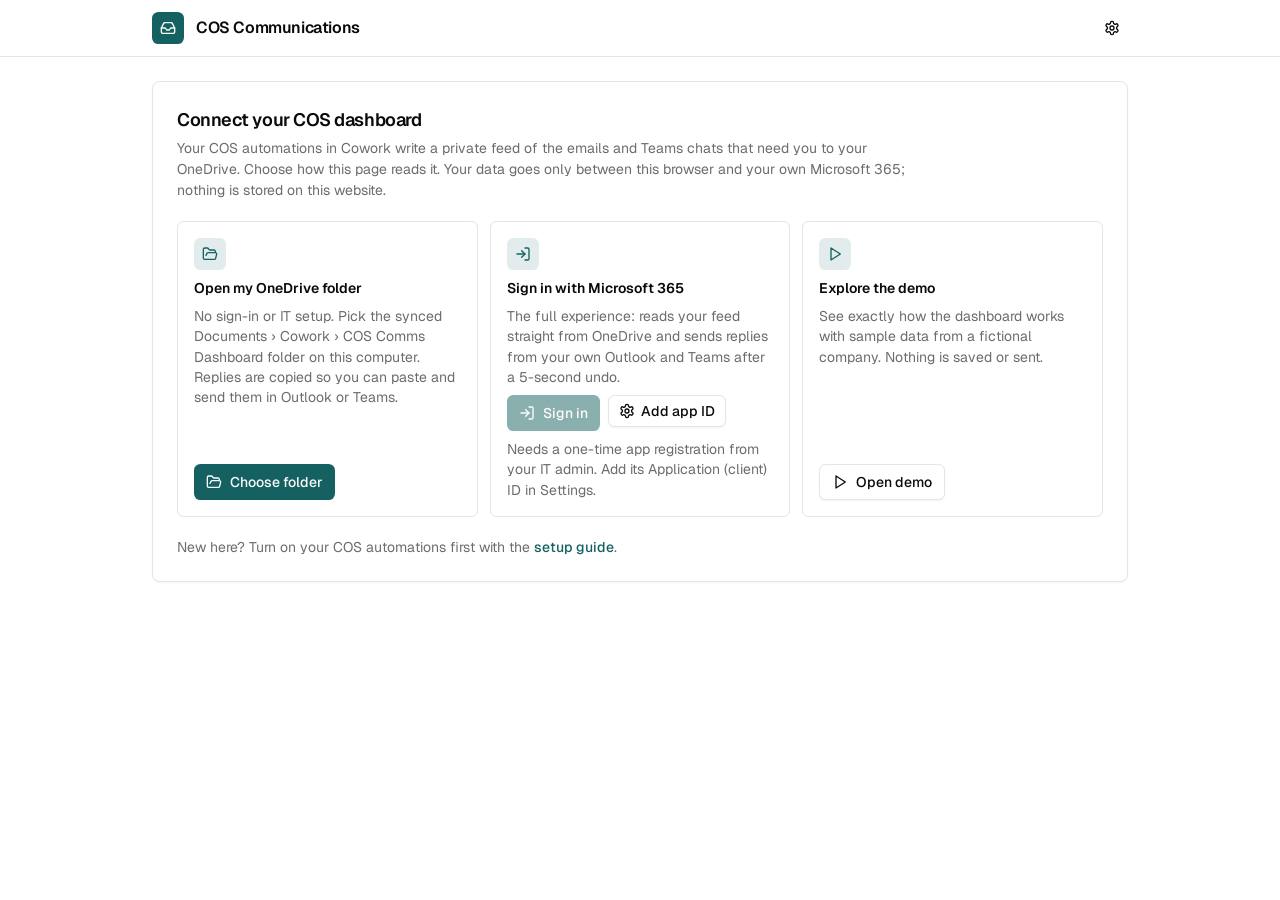
==== index.html @ d3bfd903 "Publish the Chief of Staff Dashboard kit The COS Communications Dashboard (demo, OneDrive folder and" ====
<!doctype html>
<html lang="en">
  <head>
    <meta charset="UTF-8" />
    <meta name="viewport" content="width=device-width, initial-scale=1.0" />
    <meta name="color-scheme" content="light dark" />
    <meta name="referrer" content="no-referrer" />
    <meta name="description" content="A private Chief of Staff dashboard for the emails and Teams chats that need you, with researched draft replies and your own task list." />
    <title>COS Communications</title>
    <link
      rel="icon"
      href="data:image/svg+xml,%3Csvg xmlns='http://www.w3.org/2000/svg' viewBox='0 0 32 32'%3E%3Crect width='32' height='32' rx='6' fill='%23235e62'/%3E%3Cg transform='translate(8 8)' fill='none' stroke='white' stroke-width='2' stroke-linecap='round' stroke-linejoin='round'%3E%3Cpolyline points='16 8 11 8 9.5 10 6.5 10 5 8 0 8' transform='scale(.666)' /%3E%3Cpath d='M3.6 3.4 0 8v4a1.3 1.3 0 0 0 1.3 1.3h13.4A1.3 1.3 0 0 0 16 12V8l-3.6-4.6A1.3 1.3 0 0 0 11.2 2.7H4.8a1.3 1.3 0 0 0-1.2.7z'/%3E%3C/g%3E%3C/svg%3E"
    />
    <link rel="preconnect" href="https://fonts.googleapis.com" />
    <link rel="preconnect" href="https://fonts.gstatic.com" crossorigin />
    <!-- Loaded without blocking the page, so a slow or blocked font server never delays the dashboard. -->
    <link rel="stylesheet" href="https://fonts.googleapis.com/css2?family=Geist:wght@100..900&display=swap" media="print" onload="this.media='all'" />
    <link rel="stylesheet" href="assets/styles.css" />
  </head>
  <body>
    <div class="app-root">
      <a class="skip-link" href="#feed">Skip to messages</a>
      <header class="app-header">
        <div class="app-header-inner">
          <span class="app-logo" aria-hidden="true">
            <svg class="lucide" viewBox="0 0 24 24" fill="none" stroke="currentColor" stroke-width="2" stroke-linecap="round" stroke-linejoin="round" aria-hidden="true" focusable="false">
              <polyline points="22 12 16 12 14 15 10 15 8 12 2 12" />
              <path d="M5.45 5.11 2 12v6a2 2 0 0 0 2 2h16a2 2 0 0 0 2-2v-6l-3.45-6.89A2 2 0 0 0 16.76 4H7.24a2 2 0 0 0-1.79 1.11z" />
            </svg>
          </span>
          <span class="app-title" id="appTitle">COS Communications</span>
          <div class="header-slot" id="headerSlot"></div>
        </div>
      </header>
      <main id="main">
        <noscript>
          <div class="page"><p>This dashboard needs JavaScript turned on.</p></div>
        </noscript>
      </main>
    </div>
    <div class="toaster" id="toaster" aria-live="polite"></div>

    <script src="config.js"></script>
    <script src="assets/core.js"></script>
    <script src="assets/demo-data.js"></script>
    <script src="assets/app.js"></script>
  </body>
</html>
---- assets/styles.css ----
/*
 * COS Communications Dashboard - styles.
 *
 * Matches the original COS Communications Dashboard app: the same design
 * tokens (teal primary, Geist type, 0.5rem radius), the same card, badge,
 * button and timeline styling, light and dark.
 */

/* ------------------------------------------------------------------ tokens */
:root {
  --background: oklch(1 0 0);
  --foreground: oklch(0.145 0 0);
  --card: oklch(1 0 0);
  --card-foreground: oklch(0.145 0 0);
  --popover: oklch(1 0 0);
  --popover-foreground: oklch(0.145 0 0);
  --primary: oklch(0.45 0.07 195);
  --primary-foreground: oklch(0.99 0 0);
  --secondary: oklch(0.97 0 0);
  --secondary-foreground: oklch(0.205 0 0);
  --muted: oklch(0.97 0 0);
  --muted-foreground: oklch(0.53 0 0);
  --accent: oklch(0.97 0 0);
  --accent-foreground: oklch(0.205 0 0);
  --destructive: oklch(0.577 0.245 27.325);
  --border: oklch(0.922 0 0);
  --input: oklch(0.922 0 0);
  --ring: oklch(0.45 0.07 195);
  --radius: 0.5rem;

  --radius-sm: calc(var(--radius) * 0.6);
  --radius-md: calc(var(--radius) * 0.8);
  --radius-lg: var(--radius);

  --shadow-xs: 0 1px 2px 0 rgb(0 0 0 / 0.05);
  --shadow-lg: 0 10px 15px -3px rgb(0 0 0 / 0.1), 0 4px 6px -4px rgb(0 0 0 / 0.1);

  /* Tailwind palette steps used by the status / priority tones. */
  --green-100: oklch(96.2% 0.044 156.743);
  --green-200: oklch(92.5% 0.084 155.995);
  --green-300: oklch(87.1% 0.15 154.449);
  --green-400: oklch(79.2% 0.209 151.711);
  --green-700: oklch(52.7% 0.154 150.069);
  --green-800: oklch(44.8% 0.119 151.328);
  --green-950: oklch(26.6% 0.065 152.934);
  --amber-50: oklch(98.7% 0.022 95.277);
  --amber-100: oklch(96.2% 0.059 95.617);
  --amber-200: oklch(92.4% 0.12 95.746);
  --amber-300: oklch(87.9% 0.169 91.605);
  --amber-400: oklch(82.8% 0.189 84.429);
  --amber-600: oklch(66.6% 0.179 58.318);
  --amber-700: oklch(55.5% 0.163 48.998);
  --amber-800: oklch(47.3% 0.137 46.201);
  --amber-900: oklch(41.4% 0.112 45.904);
  --amber-950: oklch(27.9% 0.077 45.635);
  --yellow-100: oklch(97.3% 0.071 103.193);
  --yellow-300: oklch(90.5% 0.182 98.111);
  --yellow-400: oklch(85.2% 0.199 91.936);
  --yellow-700: oklch(55.4% 0.135 66.442);
  --yellow-800: oklch(47.6% 0.114 61.907);
  --yellow-950: oklch(28.6% 0.066 53.813);
  --red-100: oklch(93.6% 0.032 17.717);
  --red-200: oklch(88.5% 0.062 18.334);
  --red-300: oklch(80.8% 0.114 19.571);
  --red-400: oklch(70.4% 0.191 22.216);
  --red-700: oklch(50.5% 0.213 27.518);
  --red-800: oklch(44.4% 0.177 26.899);
  --red-950: oklch(25.8% 0.092 26.042);
  --sky-100: oklch(95.1% 0.026 236.824);
  --sky-200: oklch(90.1% 0.058 230.902);
  --sky-400: oklch(74.6% 0.16 232.661);
  --sky-700: oklch(50% 0.134 242.749);
  --sky-800: oklch(44.3% 0.11 240.79);
  --sky-950: oklch(29.3% 0.066 243.157);
  --zinc-400: oklch(70.5% 0.015 286.067);
  --zinc-500: oklch(55.2% 0.016 285.938);

  /* Tone roles (light). */
  --tone-success-bg: var(--green-100);
  --tone-success-fg: var(--green-800);
  --tone-warning-bg: var(--amber-100);
  --tone-warning-fg: var(--amber-900);
  --tone-danger-bg: var(--red-100);
  --tone-danger-fg: var(--red-800);
  --tone-info-bg: var(--sky-100);
  --tone-info-fg: var(--sky-800);
  --dot-success: var(--green-700);
  --dot-warning: var(--amber-600);
  --dot-danger: var(--red-700);
  --dot-info: var(--sky-700);
  --dot-neutral: var(--zinc-500);
  --danger-text: var(--red-700);
  --danger-text-hover: var(--red-800);
  --success-text: var(--green-800);
  --alert-border: var(--amber-300);
  --alert-bg: var(--amber-50);
  --alert-fg: var(--amber-900);
  --fill-bg: var(--yellow-100);
  --fill-border: var(--yellow-400);
  --fill-fg: var(--yellow-950);
  --mark-bg: var(--yellow-300);
  --mark-line: var(--amber-600);
  --warn-icon: var(--amber-700);

  --font-sans: "Geist Variable", "Geist", ui-sans-serif, system-ui, -apple-system, "Segoe UI", Roboto, "Helvetica Neue", Arial, sans-serif;
  color-scheme: light dark;
}

@media (prefers-color-scheme: dark) {
  :root:not(.light) {
    --background: oklch(0.145 0 0);
    --foreground: oklch(0.985 0 0);
    --card: oklch(0.205 0 0);
    --card-foreground: oklch(0.985 0 0);
    --popover: oklch(0.205 0 0);
    --popover-foreground: oklch(0.985 0 0);
    --primary: oklch(0.64 0.1 195);
    --primary-foreground: oklch(0.15 0.01 195);
    --secondary: oklch(0.269 0 0);
    --secondary-foreground: oklch(0.985 0 0);
    --muted: oklch(0.269 0 0);
    --muted-foreground: oklch(0.708 0 0);
    --accent: oklch(0.269 0 0);
    --accent-foreground: oklch(0.985 0 0);
    --destructive: oklch(0.704 0.191 22.216);
    --border: oklch(1 0 0 / 10%);
    --input: oklch(1 0 0 / 15%);
    --ring: oklch(0.64 0.1 195);

    --tone-success-bg: var(--green-950);
    --tone-success-fg: var(--green-200);
    --tone-warning-bg: var(--amber-950);
    --tone-warning-fg: var(--amber-200);
    --tone-danger-bg: var(--red-950);
    --tone-danger-fg: var(--red-200);
    --tone-info-bg: var(--sky-950);
    --tone-info-fg: var(--sky-200);
    --dot-success: var(--green-400);
    --dot-warning: var(--amber-400);
    --dot-danger: var(--red-400);
    --dot-info: var(--sky-400);
    --dot-neutral: var(--zinc-400);
    --danger-text: var(--red-400);
    --danger-text-hover: var(--red-300);
    --success-text: var(--green-300);
    --alert-border: var(--amber-800);
    --alert-bg: var(--amber-950);
    --alert-fg: var(--amber-100);
    --fill-bg: var(--yellow-950);
    --fill-border: var(--yellow-700);
    --fill-fg: var(--yellow-100);
    --mark-bg: var(--yellow-800);
    --mark-line: var(--yellow-400);
    --warn-icon: var(--amber-400);
  }
}

/* --------------------------------------------------------------- preflight */
*,
::before,
::after {
  box-sizing: border-box;
  margin: 0;
  padding: 0;
  border: 0 solid var(--border);
  outline-color: color-mix(in oklab, var(--ring) 50%, transparent);
}
html {
  line-height: 1.5;
  -webkit-text-size-adjust: 100%;
  tab-size: 4;
  font-family: var(--font-sans);
  font-feature-settings: normal;
  -webkit-tap-highlight-color: transparent;
}
body {
  min-height: 100vh;
  background-color: var(--background);
  color: var(--foreground);
  -webkit-font-smoothing: antialiased;
  -moz-osx-font-smoothing: grayscale;
}
h1, h2, h3, h4, h5, h6 { font-size: inherit; font-weight: inherit; }
ol, ul, menu { list-style: none; }
a { color: inherit; text-decoration: inherit; }
b, strong { font-weight: bolder; }
img, svg, video, canvas { display: block; vertical-align: middle; }
button, input, select, optgroup, textarea {
  font: inherit;
  font-feature-settings: inherit;
  letter-spacing: inherit;
  color: inherit;
  border-radius: 0;
  background-color: transparent;
  opacity: 1;
}
button, input:where([type="button"], [type="reset"], [type="submit"]) { appearance: button; cursor: pointer; }
textarea { resize: vertical; }
::placeholder { opacity: 1; color: var(--muted-foreground); }
[hidden]:where(:not([hidden="until-found"])) { display: none !important; }
fieldset { min-width: 0; }

/* --------------------------------------------------------------- utilities */
.sr-only {
  position: absolute; width: 1px; height: 1px; padding: 0; margin: -1px;
  overflow: hidden; clip: rect(0, 0, 0, 0); white-space: nowrap; border-width: 0;
}
.muted { color: var(--muted-foreground); }
.tabular-nums { font-variant-numeric: tabular-nums; }
.text-sm { font-size: 0.875rem; line-height: 1.25rem; }
.text-xs { font-size: 0.75rem; line-height: 1rem; }
.font-medium { font-weight: 500; }
.font-semibold { font-weight: 600; }
.font-normal { font-weight: 400; }
.break-words { overflow-wrap: break-word; }
.lucide { width: 1rem; height: 1rem; flex-shrink: 0; }
.size-3 { width: 0.75rem !important; height: 0.75rem !important; }
.size-3-5 { width: 0.875rem !important; height: 0.875rem !important; }
.size-4 { width: 1rem !important; height: 1rem !important; }
.size-10 { width: 2.5rem !important; height: 2.5rem !important; }
.spin { animation: spin 1s linear infinite; }
@keyframes spin { to { transform: rotate(360deg); } }
@keyframes pulse { 50% { opacity: 0.5; } }
@media (prefers-reduced-motion: reduce) {
  .spin, .skeleton { animation-duration: 0.001ms !important; animation-iteration-count: 1 !important; }
  * { transition-duration: 0.001ms !important; }
}

/* ------------------------------------------------------------------- shell */
.skip-link {
  position: absolute; width: 1px; height: 1px; overflow: hidden; clip: rect(0, 0, 0, 0); white-space: nowrap;
}
.skip-link:focus {
  position: fixed; left: 0.75rem; top: 0.75rem; z-index: 50; width: auto; height: auto; clip: auto;
  border-radius: var(--radius-md); background: var(--primary); color: var(--primary-foreground);
  padding: 0.5rem 0.75rem; font-size: 0.875rem; font-weight: 500;
}
.app-header {
  position: sticky; top: 0; z-index: 30;
  border-bottom-width: 1px;
  background: color-mix(in oklab, var(--background) 95%, transparent);
  -webkit-backdrop-filter: blur(8px);
  backdrop-filter: blur(8px);
}
@supports ((-webkit-backdrop-filter: blur(0)) or (backdrop-filter: blur(0))) {
  .app-header { background: color-mix(in oklab, var(--background) 80%, transparent); }
}
.app-header-inner {
  margin: 0 auto; display: flex; height: 3.5rem; width: 100%; max-width: 64rem;
  align-items: center; gap: 0.75rem; padding: 0 1rem;
}
.app-logo {
  display: flex; width: 2rem; height: 2rem; flex-shrink: 0; align-items: center; justify-content: center;
  border-radius: var(--radius-md); background: var(--primary); color: var(--primary-foreground);
}
.app-title {
  min-width: 0; overflow: hidden; text-overflow: ellipsis; white-space: nowrap;
  font-size: 1rem; line-height: 1.5rem; font-weight: 600; letter-spacing: -0.025em;
}
.app-title a:hover { text-decoration: underline; text-underline-offset: 4px; }
.header-slot { margin-left: auto; display: flex; flex-shrink: 0; align-items: center; gap: 0.75rem; }
.header-slot .header-demo { display: none; }
@media (min-width: 40rem) { .header-slot .header-demo { display: inline-flex; } }
main { display: flex; flex: 1 1 0%; flex-direction: column; }
.app-root { display: flex; min-height: 100vh; flex-direction: column; background: var(--background); }
.page {
  margin: 0 auto; width: 100%; max-width: 64rem; padding: 1.5rem 1rem 5rem;
  animation: enter 0.15s ease-out;
}
@keyframes enter { from { opacity: 0; transform: translateY(6px); } to { opacity: 1; transform: none; } }
@media (min-width: 40rem) {
  .app-header-inner { padding: 0 1.5rem; }
  .page { padding-left: 1.5rem; padding-right: 1.5rem; }
}

/* Header "Last refreshed" stamp */
.stamp { display: flex; align-items: center; gap: 0.5rem; text-align: right; }
.stamp-dot { width: 0.5rem; height: 0.5rem; flex-shrink: 0; border-radius: 9999px; }
.stamp p { line-height: 1.25; }
.stamp-label { display: block; font-size: 11px; color: var(--muted-foreground); }
.stamp-time { display: block; white-space: nowrap; font-size: 0.75rem; line-height: 1rem; font-weight: 500; font-variant-numeric: tabular-nums; }
.stamp-full { display: none; }
@media (min-width: 40rem) {
  .stamp-label { font-size: 0.75rem; line-height: 1rem; }
  .stamp-time { font-size: 0.875rem; line-height: 1.25rem; }
  .stamp-full { display: inline; }
  .stamp-compact { display: none; }
}

/* ------------------------------------------------------------------ dots */
.dot-success { background: var(--dot-success); }
.dot-warning { background: var(--dot-warning); }
.dot-danger { background: var(--dot-danger); }
.dot-info { background: var(--dot-info); }
.dot-neutral { background: var(--dot-neutral); }
@media (forced-colors: active) { .timeline-dot { background: CanvasText !important; } }

/* ----------------------------------------------------------------- badges */
.badge {
  display: inline-flex; width: fit-content; flex-shrink: 0; align-items: center; justify-content: center; gap: 0.25rem;
  overflow: hidden; border-radius: 9999px; border: 1px solid transparent; padding: 0.125rem 0.5rem;
  font-size: 0.75rem; line-height: 1rem; font-weight: 500; white-space: nowrap;
}
.badge .lucide { width: 0.75rem; height: 0.75rem; pointer-events: none; }
.badge-outline { border-color: var(--border); color: var(--foreground); }
.tone-success { background: var(--tone-success-bg); color: var(--tone-success-fg); }
.tone-warning { background: var(--tone-warning-bg); color: var(--tone-warning-fg); }
.tone-danger { background: var(--tone-danger-bg); color: var(--tone-danger-fg); }
.tone-info { background: var(--tone-info-bg); color: var(--tone-info-fg); }
.tone-neutral { background: var(--muted); color: var(--foreground); }

/* ---------------------------------------------------------------- buttons */
.btn {
  display: inline-flex; flex-shrink: 0; align-items: center; justify-content: center; gap: 0.5rem;
  border-radius: var(--radius-md); font-size: 0.875rem; line-height: 1.25rem; font-weight: 500; white-space: nowrap;
  transition: color 0.15s, background-color 0.15s, border-color 0.15s, box-shadow 0.15s, opacity 0.15s;
  outline: none; user-select: none; text-decoration: none;
}
.btn:focus-visible, .toggle-item:focus-visible, .checkbox:focus-visible, .input:focus-visible,
.textarea:focus-visible, .link:focus-visible, .badge:focus-visible {
  outline: 2px solid var(--ring); outline-offset: 2px;
}
.btn:disabled, .btn[aria-disabled="true"] { pointer-events: none; opacity: 0.5; }
.btn .lucide { width: 1rem; height: 1rem; flex-shrink: 0; pointer-events: none; }
.btn .lucide.size-3-5 { width: 0.875rem; height: 0.875rem; }
.btn-default { background: var(--primary); color: var(--primary-foreground); }
.btn-default:hover { background: color-mix(in oklab, var(--primary) 90%, transparent); }
.btn-outline {
  border-width: 1px; border-color: var(--border); background: var(--background); box-shadow: var(--shadow-xs);
}
.btn-outline:hover { background: var(--accent); color: var(--accent-foreground); }
.btn-ghost:hover { background: var(--accent); color: var(--accent-foreground); }
.btn-danger-text { color: var(--danger-text); }
.btn-danger-text:hover { color: var(--danger-text-hover); }
.btn-md { height: 2.25rem; padding: 0.5rem 1rem; }
.btn-md:has(> svg) { padding-left: 0.75rem; padding-right: 0.75rem; }
.btn-sm { height: 2rem; gap: 0.375rem; padding: 0 0.75rem; }
.btn-sm:has(> svg) { padding-left: 0.625rem; padding-right: 0.625rem; }
.btn-icon-sm { width: 2rem; height: 2rem; padding: 0; }
.btn-icon { width: 2.25rem; height: 2.25rem; padding: 0; }
.btn-xs { height: 1.5rem; gap: 0.25rem; padding: 0 0.5rem; font-size: 0.75rem; line-height: 1rem; }
.btn-xs .lucide { width: 0.75rem; height: 0.75rem; }
.-ml-2 { margin-left: -0.5rem; }
.chevron { transition: transform 0.15s; }
[aria-expanded="true"] > .chevron { transform: rotate(180deg); }
@media (prefers-color-scheme: dark) {
  :root:not(.light) .btn-outline { border-color: var(--input); background: color-mix(in oklab, var(--input) 30%, transparent); }
  :root:not(.light) .btn-outline:hover { background: color-mix(in oklab, var(--input) 50%, transparent); }
  :root:not(.light) .btn-ghost:hover { background: color-mix(in oklab, var(--accent) 50%, transparent); }
  :root:not(.light) .input, :root:not(.light) .textarea, :root:not(.light) .checkbox:not(:checked) {
    background-color: color-mix(in oklab, var(--input) 30%, transparent);
  }
}

.link {
  display: inline-flex; align-items: center; gap: 0.25rem; border-radius: var(--radius-sm);
  font-size: 0.875rem; line-height: 1.25rem; font-weight: 500; color: var(--primary); text-underline-offset: 4px;
}
.link:hover { text-decoration: underline; }
.link .lucide { width: 0.875rem; height: 0.875rem; }

/* ------------------------------------------------------------ form controls */
.label {
  display: flex; align-items: center; gap: 0.5rem; font-size: 0.875rem; line-height: 1; font-weight: 500; user-select: none;
}
.input {
  height: 2.25rem; width: 100%; min-width: 0; border-radius: var(--radius-md); border: 1px solid var(--input);
  background: transparent; padding: 0.25rem 0.75rem; font-size: 1rem; line-height: 1.5rem; box-shadow: var(--shadow-xs);
  transition: color 0.15s, box-shadow 0.15s; outline: none;
}
.input:disabled { pointer-events: none; cursor: not-allowed; opacity: 0.5; }
.input[aria-invalid="true"] { border-color: var(--destructive); }
.textarea {
  display: flex; field-sizing: content; min-height: 8rem; width: 100%; border-radius: var(--radius-md);
  border: 1px solid var(--input); background: transparent; padding: 0.5rem 0.75rem; font-size: 1rem; line-height: 1.625;
  box-shadow: var(--shadow-xs); outline: none; transition: color 0.15s, box-shadow 0.15s;
}
.textarea[readonly] { cursor: default; }
@media (min-width: 48rem) {
  .input { font-size: 0.875rem; line-height: 1.25rem; }
  .textarea { font-size: 0.875rem; }
}
.draft-panel .textarea { font-size: 0.875rem; line-height: 1.625; flex: 1 1 0%; }

.checkbox {
  appearance: none; -webkit-appearance: none; display: inline-grid; place-content: center;
  width: 1rem; height: 1rem; flex-shrink: 0; border-radius: 4px; border: 1px solid var(--input);
  box-shadow: var(--shadow-xs); cursor: pointer; transition: box-shadow 0.15s; outline: none;
  background-repeat: no-repeat; background-position: center; background-size: 0.875rem 0.875rem;
}
.checkbox:checked {
  border-color: var(--primary); background-color: var(--primary);
  background-image: url("data:image/svg+xml,%3Csvg xmlns='http://www.w3.org/2000/svg' viewBox='0 0 24 24' fill='none' stroke='%23fcfcfc' stroke-width='2' stroke-linecap='round' stroke-linejoin='round'%3E%3Cpath d='M20 6 9 17l-5-5'/%3E%3C/svg%3E");
}
@media (prefers-color-scheme: dark) {
  :root:not(.light) .checkbox:checked {
    background-image: url("data:image/svg+xml,%3Csvg xmlns='http://www.w3.org/2000/svg' viewBox='0 0 24 24' fill='none' stroke='%23062224' stroke-width='2' stroke-linecap='round' stroke-linejoin='round'%3E%3Cpath d='M20 6 9 17l-5-5'/%3E%3C/svg%3E");
  }
}
.checkbox:disabled { cursor: not-allowed; opacity: 0.5; }

/* Toggle group (outline, joined) */
.toggle-group { display: flex; width: fit-content; align-items: center; border-radius: var(--radius-md); }
.toggle-item {
  display: inline-flex; flex-shrink: 0; align-items: center; justify-content: center; gap: 0.5rem;
  height: 2.25rem; padding: 0 0.75rem; font-size: 0.875rem; line-height: 1.25rem; font-weight: 500; white-space: nowrap;
  border: 1px solid var(--input); border-left-width: 0; border-radius: 0; background: transparent; outline: none;
  transition: color 0.15s, box-shadow 0.15s, background-color 0.15s;
}
.toggle-item:first-child { border-left-width: 1px; border-top-left-radius: var(--radius-md); border-bottom-left-radius: var(--radius-md); }
.toggle-item:last-child { border-top-right-radius: var(--radius-md); border-bottom-right-radius: var(--radius-md); }
.toggle-item:hover { background: var(--accent); color: var(--accent-foreground); }
.toggle-item[aria-pressed="true"] { background: var(--accent); color: var(--accent-foreground); }
.toggle-item:focus-visible { position: relative; z-index: 10; }
.toggle-sm .toggle-item { height: 2rem; }

/* Skeleton + states */
.skeleton { border-radius: var(--radius-md); background: var(--accent); animation: pulse 2s cubic-bezier(0.4, 0, 0.6, 1) infinite; }
.state { display: flex; flex-direction: column; align-items: center; gap: 0.75rem; padding: 4rem 0; text-align: center; }
.state-icon { width: 2.5rem; height: 2.5rem; color: var(--muted-foreground); }
.state-title { font-weight: 500; }
.state-title.is-error { color: var(--destructive); }
.state-desc { max-width: 24rem; font-size: 0.875rem; line-height: 1.25rem; color: var(--muted-foreground); }

/* Amber notices */
.notice {
  display: flex; flex-wrap: wrap; align-items: center; gap: 0.5rem; border-radius: var(--radius-md);
  border: 1px solid var(--alert-border); background: var(--alert-bg); color: var(--alert-fg);
  padding: 0.75rem; font-size: 0.875rem; line-height: 1.25rem;
}
.notice.items-start { align-items: flex-start; flex-wrap: nowrap; }
.notice.items-start > .lucide { margin-top: 0.125rem; }
.notice .lucide { width: 1rem; height: 1rem; flex-shrink: 0; }

/* -------------------------------------------------------------------- cards */
.card {
  border-radius: var(--radius-lg); border-width: 1px; background: var(--card); color: var(--card-foreground);
}
.card-shadow { box-shadow: var(--shadow-xs); }
.h-lg { font-size: 1.125rem; line-height: 1.75rem; font-weight: 600; letter-spacing: -0.025em; }
.row-between { display: flex; flex-wrap: wrap; align-items: baseline; justify-content: space-between; column-gap: 0.75rem; row-gap: 0.25rem; }
.divide-y > * + * { border-top-width: 1px; }

/* My tasks */
.tasks-panel { margin-bottom: 1.5rem; padding: 1rem; box-shadow: var(--shadow-xs); }
@media (min-width: 40rem) { .tasks-panel { padding: 1.25rem; } }
.tasks-form { margin-top: 0.75rem; display: flex; gap: 0.5rem; }
.tasks-list { margin-top: 0.5rem; }
.task-row { display: flex; align-items: flex-start; gap: 0.75rem; padding: 0.625rem 0; }
.task-row .checkbox { margin-top: 0.125rem; }
.task-body { min-width: 0; flex: 1 1 0%; }
.task-text { display: block; font-size: 0.875rem; line-height: 1.375; font-weight: 400; overflow-wrap: break-word; cursor: pointer; }
.task-text.is-done { color: var(--muted-foreground); text-decoration: line-through; }
.task-stamp { margin-top: 0.125rem; font-size: 0.75rem; line-height: 1rem; color: var(--muted-foreground); }
.task-row .btn-icon-sm { margin: -0.25rem 0; }
.tasks-done { margin-top: 0.5rem; border-top-width: 1px; padding-top: 0.5rem; }
.tasks-empty { margin-top: 0.75rem; font-size: 0.875rem; line-height: 1.25rem; color: var(--muted-foreground); }
.tasks-loading { margin-top: 1rem; display: grid; gap: 0.75rem; }
.tasks-failed { margin-top: 0.75rem; display: flex; flex-wrap: wrap; align-items: center; gap: 0.5rem; font-size: 0.875rem; line-height: 1.25rem; }
.tasks-failed .lucide { color: var(--danger-text); }

/* Latest check */
.checklog { margin-bottom: 1.5rem; }
.checklog-row { display: flex; flex-wrap: wrap; align-items: flex-start; column-gap: 0.75rem; row-gap: 0.5rem; padding: 0.75rem; font-size: 0.875rem; line-height: 1.25rem; }
.checklog-dot { margin-top: 0.375rem; width: 0.625rem; height: 0.625rem; flex-shrink: 0; border-radius: 9999px; }
.checklog-main { min-width: 0; flex: 1 1 0%; }
.checklog-title { margin-bottom: 0.25rem; font-weight: 600; }
.checklog-title span { font-weight: 400; color: var(--muted-foreground); }
.checklog .notice { margin: 0 0.75rem 0.75rem; }
.run-line { display: flex; flex-wrap: wrap; align-items: center; column-gap: 0.5rem; row-gap: 0.25rem; }
.run-subject { min-width: 0; overflow-wrap: break-word; font-weight: 500; }
.run-detail { margin-top: 0.125rem; overflow-wrap: break-word; color: var(--muted-foreground); }
.runs { border-top-width: 1px; }
.run-row { display: grid; gap: 0.25rem; padding: 0.625rem 0.75rem; font-size: 0.875rem; line-height: 1.25rem; }
.run-row time { color: var(--muted-foreground); font-variant-numeric: tabular-nums; }
@media (min-width: 40rem) {
  .checklog-row { padding: 1rem; }
  .checklog .notice { margin: 0 1rem 1rem; }
  .run-row { grid-template-columns: 10rem 1fr; gap: 0.75rem; padding: 0.625rem 1rem; }
}

/* Toolbar */
.toolbar { display: flex; flex-wrap: wrap; align-items: center; justify-content: space-between; gap: 0.75rem; }
.toolbar-right { display: flex; align-items: center; gap: 0.75rem; }
.saved-alert { margin-top: 1rem; }

/* -------------------------------------------------------------------- feed */
.feed { margin-top: 1.5rem; outline: none; }
.day-group { margin-bottom: 2rem; }
.day-head {
  position: sticky; top: 3.5rem; z-index: 20; margin: 0 -0.5rem 0.5rem; display: flex; flex-wrap: wrap; align-items: baseline;
  column-gap: 0.75rem; padding: 0.5rem; background: color-mix(in oklab, var(--background) 95%, transparent);
  -webkit-backdrop-filter: blur(8px); backdrop-filter: blur(8px);
}
@supports ((-webkit-backdrop-filter: blur(0)) or (backdrop-filter: blur(0))) {
  .day-head { background: color-mix(in oklab, var(--background) 85%, transparent); }
}
.day-head h2 { font-size: 1.125rem; line-height: 1.75rem; font-weight: 600; letter-spacing: -0.025em; }
.day-head span { font-size: 0.875rem; line-height: 1.25rem; color: var(--muted-foreground); }

.comm-item { position: relative; display: grid; grid-template-columns: minmax(0, 1fr); padding-bottom: 1.5rem; }
.time-col { display: none; padding-top: 1rem; text-align: right; }
.time-col time { font-size: 0.875rem; line-height: 1.25rem; font-weight: 600; font-variant-numeric: tabular-nums; }
.rail { position: relative; min-width: 0; }
.rail-line { position: absolute; top: 0; bottom: 0; left: 0; display: none; width: 1px; background: var(--border); }
.timeline-dot {
  position: absolute; left: -6px; top: 1.25rem; display: none; width: 0.75rem; height: 0.75rem; border-radius: 9999px;
  box-shadow: 0 0 0 4px var(--background);
}
@media (min-width: 40rem) {
  .comm-item { grid-template-columns: 6.5rem minmax(0, 1fr); column-gap: 1rem; }
  .time-col { display: block; }
  .rail { padding-left: 1.5rem; }
  .rail-line, .timeline-dot { display: block; }
  .mobile-time { display: none; }
}
.comm-card { padding: 1rem; box-shadow: var(--shadow-xs); }
.comm-card.is-completed { background: color-mix(in oklab, var(--muted) 40%, transparent); }
@media (min-width: 40rem) { .comm-card { padding: 1.25rem; } }
.badges { display: flex; flex-wrap: wrap; align-items: center; gap: 0.5rem; }
.mobile-time { font-size: 0.875rem; line-height: 1.25rem; color: var(--muted-foreground); }
.why { margin-top: 0.75rem; font-size: 0.875rem; line-height: 1.25rem; font-weight: 600; }
.subject { margin-top: 0.25rem; font-size: 1rem; line-height: 1.375; font-weight: 600; overflow-wrap: break-word; }
.meta {
  margin-top: 0.75rem; display: grid; grid-template-columns: 2.5rem minmax(0, 1fr); column-gap: 0.75rem; row-gap: 0.25rem;
  font-size: 0.875rem; line-height: 1.25rem;
}
.meta dt { color: var(--muted-foreground); }
.meta dd { min-width: 0; overflow-wrap: break-word; }
.summary { margin-top: 0.75rem; font-size: 0.875rem; line-height: 1.625; }
.collapsible { margin-top: 0.75rem; }

/* Research notes (private to the owner, never sent) */
.research-box {
  margin-top: 0.5rem; border-radius: var(--radius-md); border-width: 1px; border-style: dashed;
  background: color-mix(in oklab, var(--muted) 60%, transparent); padding: 0.75rem; font-size: 0.875rem; line-height: 1.5;
}
.research-box p + ul { margin-top: 0.5rem; }
.research-box ul { display: grid; gap: 0.25rem; }
.research-box li { display: flex; gap: 0.375rem; align-items: baseline; color: var(--muted-foreground); }
.research-box li::before { content: "\2022"; }
.research-box a { color: var(--primary); text-underline-offset: 4px; }
.research-box a:hover { text-decoration: underline; }
.research-private { margin-top: 0.5rem; font-size: 0.75rem; line-height: 1rem; color: var(--muted-foreground); }

/* Draft panel */
.draft-panel { margin-top: 1rem; border-radius: var(--radius-md); border-width: 1px; background: var(--background); padding: 0.75rem; }
@media (min-width: 40rem) { .draft-panel { padding: 1rem; } }
.draft-head { display: flex; flex-wrap: wrap; align-items: baseline; justify-content: space-between; column-gap: 0.75rem; row-gap: 0.25rem; }
.draft-head .label { font-weight: 600; }
.draft-audience { font-size: 0.875rem; line-height: 1.25rem; color: var(--muted-foreground); }
.draft-body { margin-top: 0.5rem; display: flex; flex-direction: column; gap: 0.75rem; }
.draft-actions { display: flex; flex-direction: row; flex-wrap: wrap; align-items: center; gap: 0.75rem; }
@media (min-width: 48rem) {
  .draft-body { flex-direction: row; align-items: flex-start; }
  .draft-actions { width: 9rem; flex-direction: column; align-items: stretch; }
  .draft-actions.is-wide { width: 12rem; }
}
.inline-check { display: flex; align-items: center; gap: 0.5rem; }
.inline-check .label { font-weight: 400; cursor: pointer; }
.recipients { margin-top: 0.5rem; min-width: 0; border-radius: var(--radius-md); border-width: 1px; padding: 0.25rem 0.75rem 0.75rem; }
.recipients:disabled { opacity: 1; }
.recipients legend { padding: 0 0.25rem; font-size: 0.875rem; line-height: 1.25rem; font-weight: 600; }
.recipient { display: flex; flex-wrap: wrap; align-items: center; column-gap: 0.75rem; row-gap: 0.25rem; padding: 0.5rem 0; }
.recipient .label { min-width: 0; flex: 1 1 0%; display: block; font-weight: 400; line-height: 1.25rem; overflow-wrap: break-word; cursor: pointer; }
.recipient .label .who { font-weight: 500; }
.recipients-more { margin-top: 0.25rem; font-size: 0.875rem; line-height: 1.25rem; color: var(--muted-foreground); }
.add-form { margin-top: 0.75rem; display: flex; flex-wrap: wrap; align-items: flex-end; gap: 0.5rem; }
.add-field { display: flex; min-width: 0; flex: 1 1 0%; flex-direction: column; gap: 0.375rem; }
@media (min-width: 40rem) { .add-field { max-width: 24rem; } }
.field-error { margin-top: 0.25rem; font-size: 0.875rem; line-height: 1.25rem; font-weight: 500; color: var(--danger-text); }
.status-line { margin-top: 0.5rem; font-size: 0.875rem; line-height: 1.25rem; }
.status-line:empty { display: none; }
.status-sent { display: inline-flex; align-items: center; gap: 0.375rem; font-weight: 500; color: var(--success-text); }
.status-error { font-weight: 500; color: var(--danger-text); }
.status-missing { display: flex; flex-wrap: wrap; align-items: center; gap: 0.5rem; font-weight: 500; color: var(--danger-text); }
.card-footer { margin-top: 1rem; display: flex; flex-wrap: wrap; align-items: center; gap: 0.5rem; border-top-width: 1px; padding-top: 0.75rem; }
.card-footer .link { margin-left: auto; }

/* "Show draft reply" and "See original" */
.item-toggles { margin-top: 0.75rem; display: flex; flex-wrap: wrap; align-items: center; gap: 0.5rem; }
.fill-tag {
  border-radius: var(--radius-sm); background: var(--yellow-300); padding: 0.125rem 0.375rem;
  font-size: 0.75rem; line-height: 1rem; font-weight: 600; font-variant-numeric: tabular-nums; color: var(--yellow-950);
}

/* Placeholders still in [brackets]: a banner above the draft and a highlight behind each one */
.fill-banner {
  margin-top: 0.5rem; display: flex; align-items: center; gap: 0.5rem; border-radius: var(--radius-md);
  border: 1px solid var(--fill-border); background: var(--fill-bg); padding: 0.5rem 0.75rem;
  font-size: 0.875rem; line-height: 1.25rem; font-weight: 600; color: var(--fill-fg);
}
.draft-field { position: relative; min-width: 0; flex: 1 1 0%; }
.draft-field .textarea { position: relative; }
.draft-backdrop {
  position: absolute; inset: 0; overflow: hidden; border: 1px solid transparent; border-radius: var(--radius-md);
  padding: 0.5rem 0.75rem; font-size: 0.875rem; line-height: 1.625; white-space: pre-wrap; overflow-wrap: break-word;
  color: transparent; user-select: none; pointer-events: none;
}
.draft-backdrop mark {
  border-radius: 3px; background: var(--mark-bg); color: transparent;
  text-decoration: underline 2px var(--mark-line); text-underline-offset: 3px;
  box-shadow: 0 0 0 2px var(--mark-bg); -webkit-box-decoration-break: clone; box-decoration-break: clone;
}

/* Replies to people outside your company */
.outside-note { margin-top: 0.5rem; display: flex; align-items: flex-start; gap: 0.375rem; font-size: 0.875rem; line-height: 1.25rem; }
.outside-note .lucide { margin-top: 0.125rem; color: var(--warn-icon); }
.outside-live:empty, .outside-live:has(> [hidden]:only-child) { display: none; }
.resend-row { margin-top: 0.5rem; display: flex; flex-direction: column; gap: 0.5rem; font-size: 0.875rem; line-height: 1.25rem; }
.resend-row .outside-note { margin-top: 0; }
.resend-row .btn { align-self: flex-start; }
@media (min-width: 40rem) {
  .resend-row { flex-direction: row; align-items: center; justify-content: space-between; }
  .resend-row .btn { align-self: auto; }
}
.resend-note { margin-top: 0.25rem; font-size: 0.875rem; line-height: 1.25rem; }
.resend-note:empty { display: none; }

/* The original email or Teams message, as plain text */
.original-host { margin-top: 0.5rem; }
.original-state {
  display: flex; flex-wrap: wrap; align-items: center; gap: 0.75rem; border-radius: var(--radius-md); border-width: 1px;
  background: var(--background); padding: 0.75rem; font-size: 0.875rem; line-height: 1.25rem;
}
.original-problem { display: inline-flex; align-items: center; gap: 0.375rem; font-weight: 500; color: var(--danger-text); }
.original-box {
  max-height: 28rem; overflow-y: auto; border-radius: var(--radius-md); border-width: 1px; background: var(--background);
  padding: 0.75rem; font-size: 0.875rem; line-height: 1.625; outline: none;
}
.original-box:focus-visible { outline: 2px solid var(--ring); outline-offset: 2px; }
@media (min-width: 40rem) { .original-box, .original-state { padding: 1rem; } }
.original-text { white-space: pre-wrap; overflow-wrap: break-word; }
.original-deleted { margin-bottom: 0.5rem; font-weight: 500; }
.original-quote { margin-bottom: 0.75rem; border-left: 2px solid var(--border); padding-left: 0.75rem; }
.original-quote .quote-text { margin-top: 0.125rem; display: block; white-space: pre-wrap; overflow-wrap: break-word; color: var(--muted-foreground); }
.original-files { margin-top: 0.75rem; border-top-width: 1px; padding-top: 0.5rem; color: var(--muted-foreground); }

/* The "Send anyway?" prompt */
.dialog-confirm { max-width: 32rem; }
.select { appearance: auto; padding-right: 0.5rem; }

@media (forced-colors: active) {
  .fill-tag { border: 1px solid CanvasText; }
  .draft-backdrop mark { forced-color-adjust: none; background: transparent; text-decoration: none; box-shadow: none; outline: 2px solid Highlight; }
}

/* Feed skeleton */
.feed-skeleton { display: grid; gap: 1.5rem; }
.feed-skeleton-row { display: grid; grid-template-columns: minmax(0, 1fr); gap: 1rem; }
.feed-skeleton-row > .skeleton:first-child { display: none; }
.feed-skeleton-card { display: grid; gap: 0.75rem; border-radius: var(--radius-lg); border-width: 1px; padding: 1.25rem; }
.feed-skeleton-pills { display: flex; gap: 0.5rem; }
@media (min-width: 40rem) {
  .feed-skeleton-row { grid-template-columns: 6.5rem minmax(0, 1fr); }
  .feed-skeleton-row > .skeleton:first-child { display: block; justify-self: end; }
}

/* -------------------------------------------------------------- toasts */
.toaster {
  position: fixed; left: 50%; bottom: 24px; z-index: 100; transform: translateX(-50%);
  display: flex; flex-direction: column; gap: 14px; width: 356px; max-width: calc(100vw - 32px); pointer-events: none;
}
.toast {
  pointer-events: auto; display: flex; align-items: center; gap: 6px; width: 100%; padding: 16px;
  border-radius: var(--radius); border: 1px solid var(--border); background: var(--popover); color: var(--popover-foreground);
  box-shadow: 0 4px 12px rgb(0 0 0 / 0.1); font-size: 13px; line-height: 1.5;
  animation: toast-in 0.4s cubic-bezier(0.21, 1.02, 0.73, 1);
}
.toast.is-leaving { animation: toast-out 0.2s ease forwards; }
@keyframes toast-in { from { opacity: 0; transform: translateY(100%); } to { opacity: 1; transform: none; } }
@keyframes toast-out { to { opacity: 0; transform: translateY(8px); } }
.toast-icon { display: flex; width: 16px; height: 16px; flex-shrink: 0; align-items: center; margin: 0 4px 0 -3px; }
.toast-content { display: flex; min-width: 0; flex-direction: column; gap: 2px; }
.toast-title { font-weight: 500; line-height: 1.5; }
.toast-desc { font-weight: 400; line-height: 1.4; opacity: 0.8; overflow-wrap: break-word; }
.toast-action {
  margin-left: auto; height: 24px; flex-shrink: 0; border-radius: 4px; padding: 0 8px; font-size: 12px; font-weight: 500;
  color: var(--popover); background: var(--popover-foreground); cursor: pointer; border: none;
}
.toast-action:focus-visible { outline: 2px solid var(--ring); outline-offset: 2px; }

/* -------------------------------------------------------------- dialog */
.dialog {
  margin: auto; width: calc(100% - 2rem); max-width: 32rem; max-height: calc(100vh - 2rem); overflow: auto;
  border-radius: var(--radius-lg); border: 1px solid var(--border); background: var(--background); color: var(--foreground);
  padding: 1.5rem; box-shadow: var(--shadow-lg);
}
.dialog::backdrop { background: rgb(0 0 0 / 0.5); }
.dialog-title { font-size: 1.125rem; line-height: 1; font-weight: 600; }
.dialog-desc { margin-top: 0.5rem; font-size: 0.875rem; line-height: 1.25rem; color: var(--muted-foreground); }
.dialog-body { margin-top: 1rem; display: grid; gap: 1rem; }
.dialog-section { display: grid; gap: 0.75rem; border-top-width: 1px; padding-top: 1rem; }
.dialog-section h3 { font-size: 0.875rem; line-height: 1.25rem; font-weight: 600; }
.field { display: grid; gap: 0.375rem; }
.field-help { font-size: 0.75rem; line-height: 1rem; color: var(--muted-foreground); }
.dialog-footer { margin-top: 1.5rem; display: flex; flex-direction: column-reverse; gap: 0.5rem; }
@media (min-width: 40rem) { .dialog-footer { flex-direction: row; justify-content: flex-end; } }
.connection-line { display: flex; flex-wrap: wrap; align-items: center; justify-content: space-between; gap: 0.5rem; font-size: 0.875rem; line-height: 1.25rem; }

/* -------------------------------------------------------------- connect */
.connect { padding: 1rem; box-shadow: var(--shadow-xs); }
@media (min-width: 40rem) { .connect { padding: 1.5rem; } }
.connect-intro { margin-top: 0.25rem; max-width: 46rem; font-size: 0.875rem; line-height: 1.5; color: var(--muted-foreground); }
.connect-grid { margin-top: 1.25rem; display: grid; gap: 0.75rem; }
@media (min-width: 48rem) { .connect-grid { grid-template-columns: repeat(3, minmax(0, 1fr)); } }
.option {
  display: flex; flex-direction: column; gap: 0.5rem; border-radius: var(--radius-md); border-width: 1px;
  background: var(--background); padding: 1rem;
}
.option-icon {
  display: flex; width: 2rem; height: 2rem; align-items: center; justify-content: center; border-radius: var(--radius-md);
  background: color-mix(in oklab, var(--primary) 12%, transparent); color: var(--primary);
}
.option h3 { font-size: 0.875rem; line-height: 1.25rem; font-weight: 600; }
.option p { flex: 1 1 auto; font-size: 0.875rem; line-height: 1.45; color: var(--muted-foreground); }
.option .btn { align-self: flex-start; }
.option-note { font-size: 0.75rem; line-height: 1rem; color: var(--muted-foreground); }
.connect-error { margin-top: 1rem; }
.connect-foot { margin-top: 1.25rem; font-size: 0.875rem; line-height: 1.25rem; color: var(--muted-foreground); }
.connect-foot a { color: var(--primary); font-weight: 500; text-underline-offset: 4px; }
.connect-foot a:hover { text-decoration: underline; }
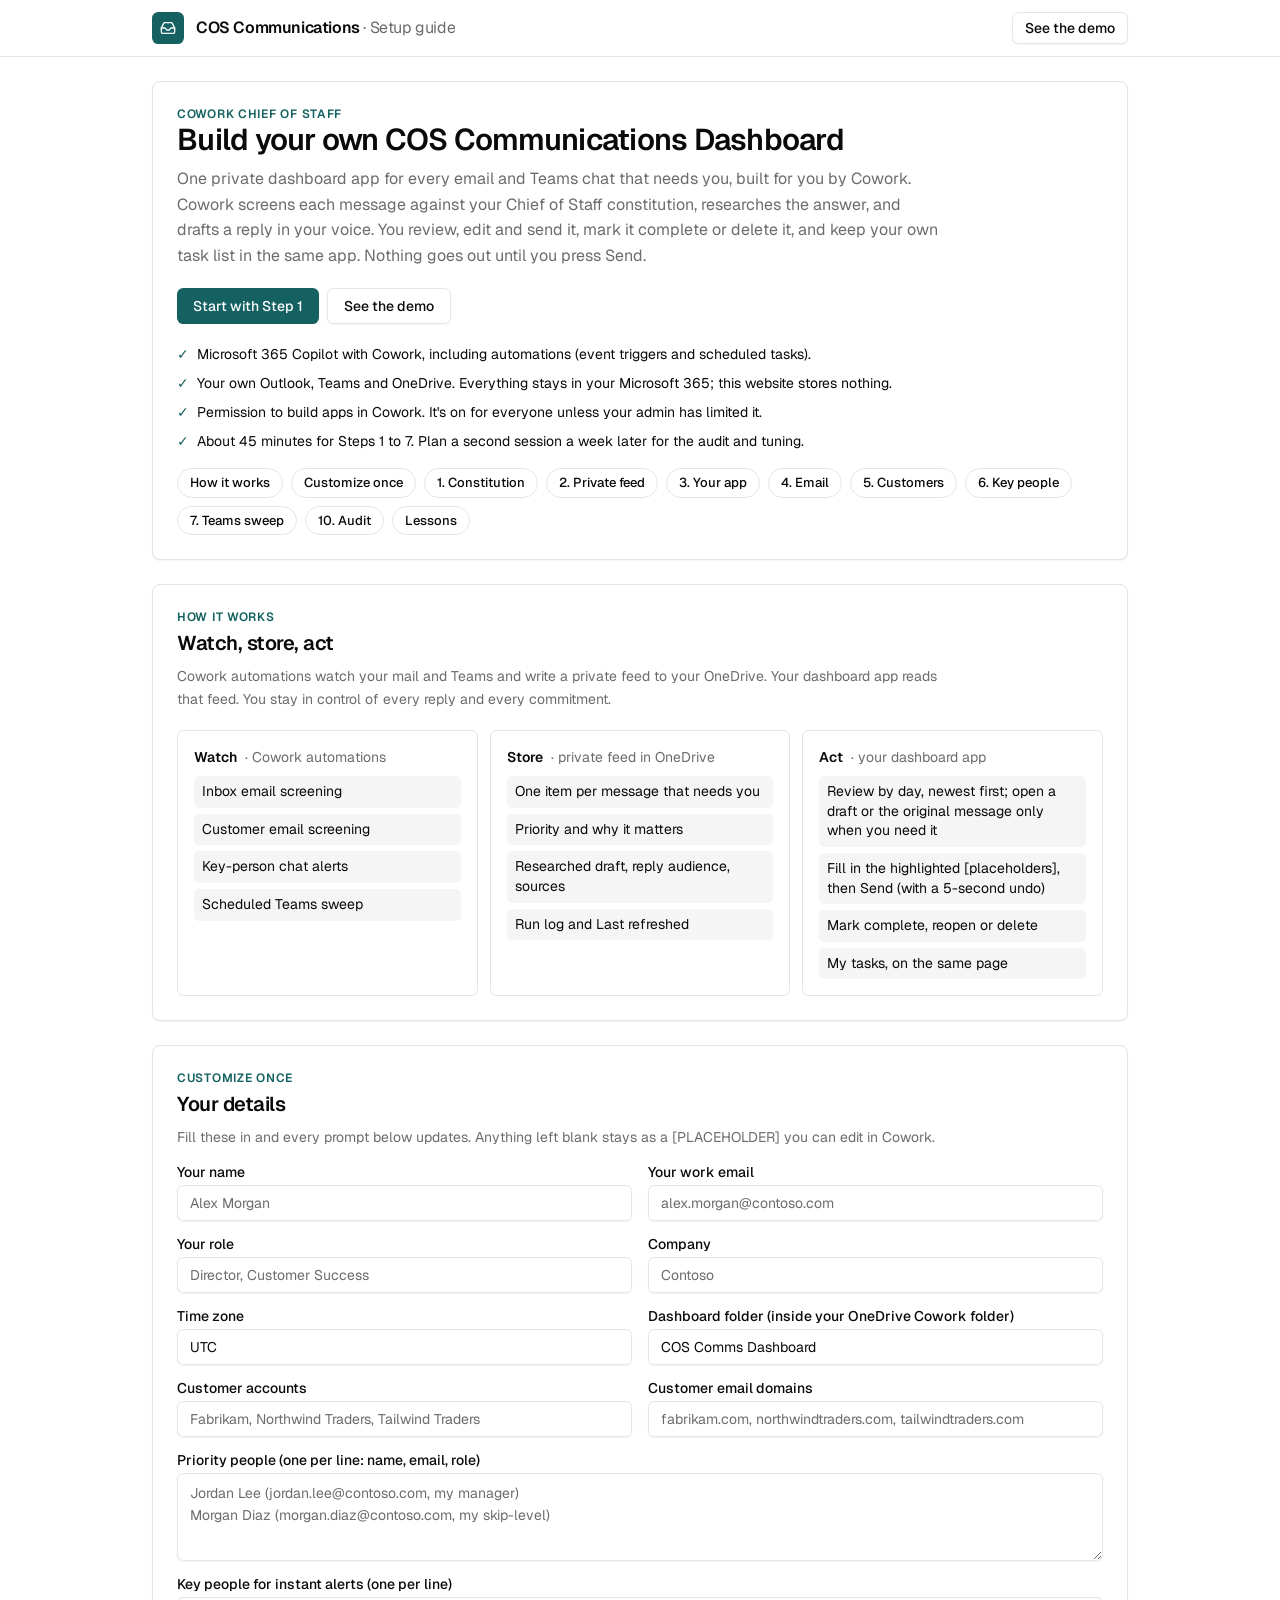
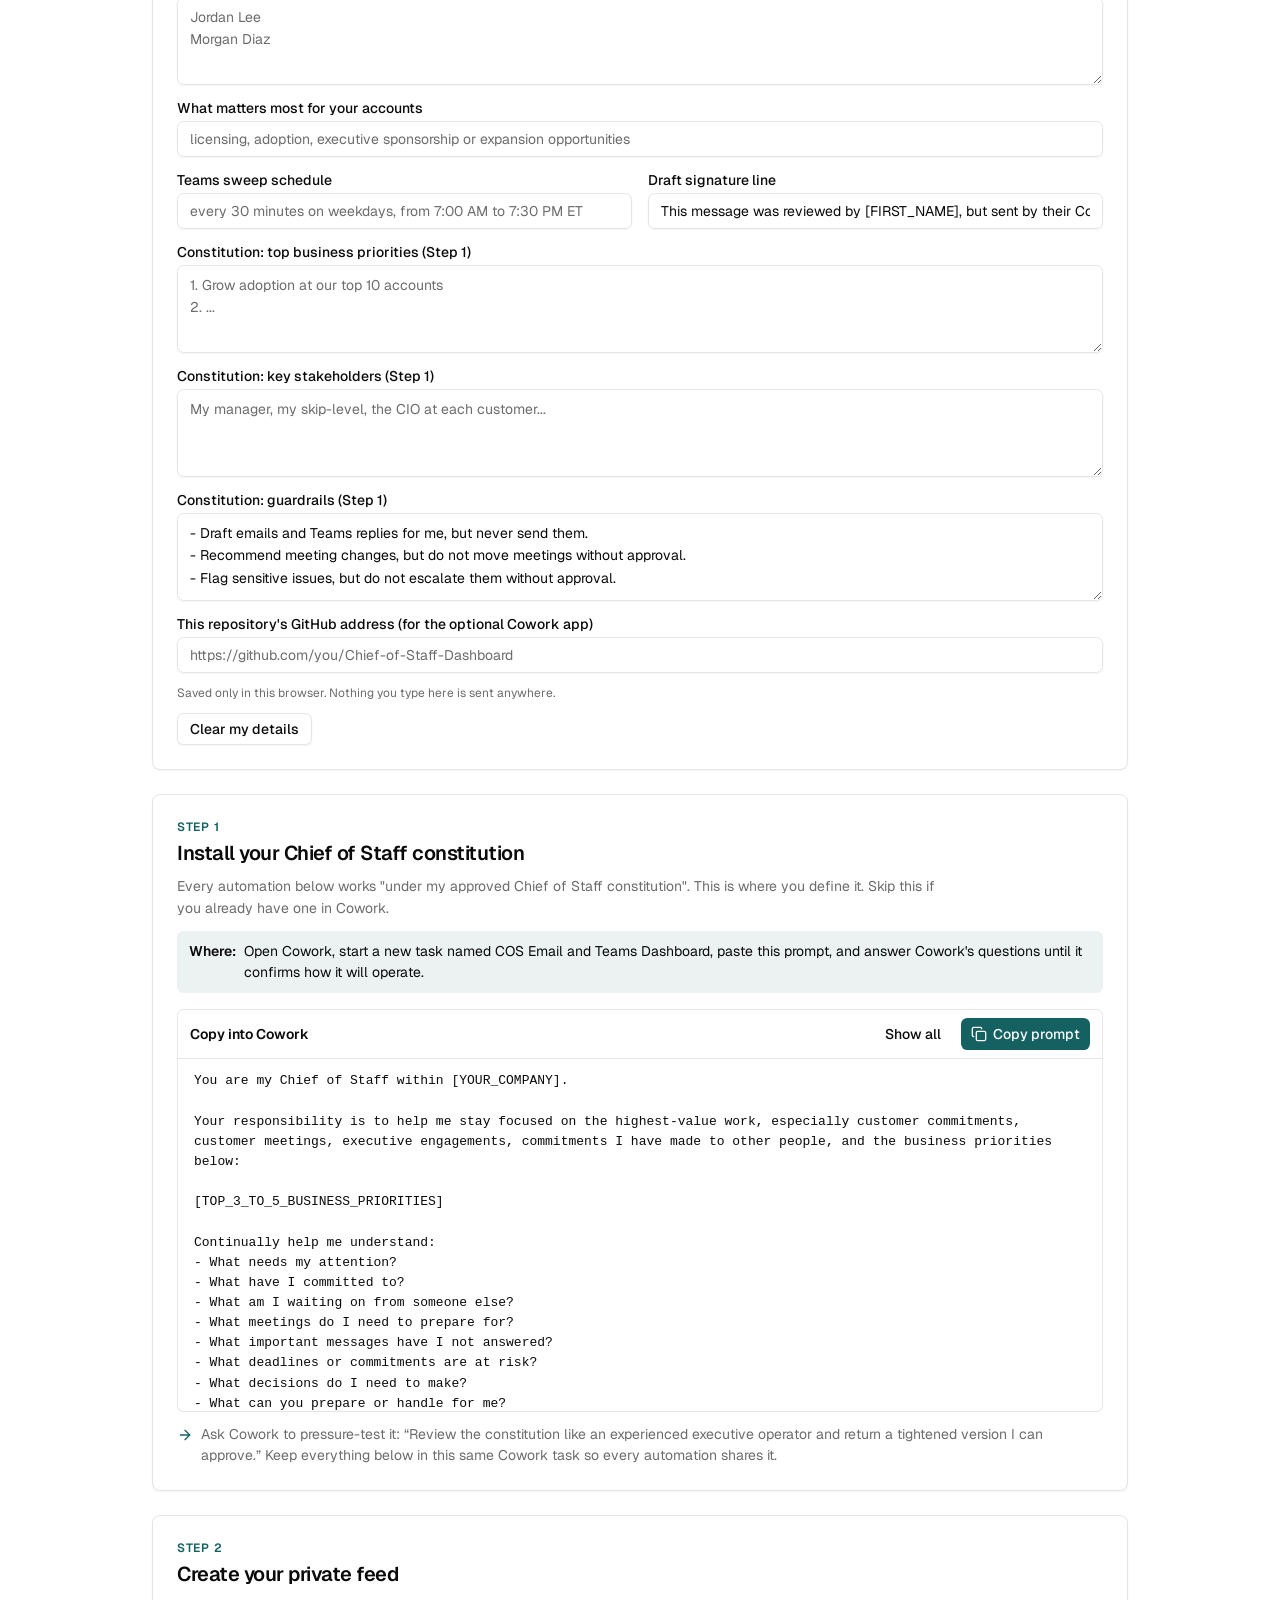
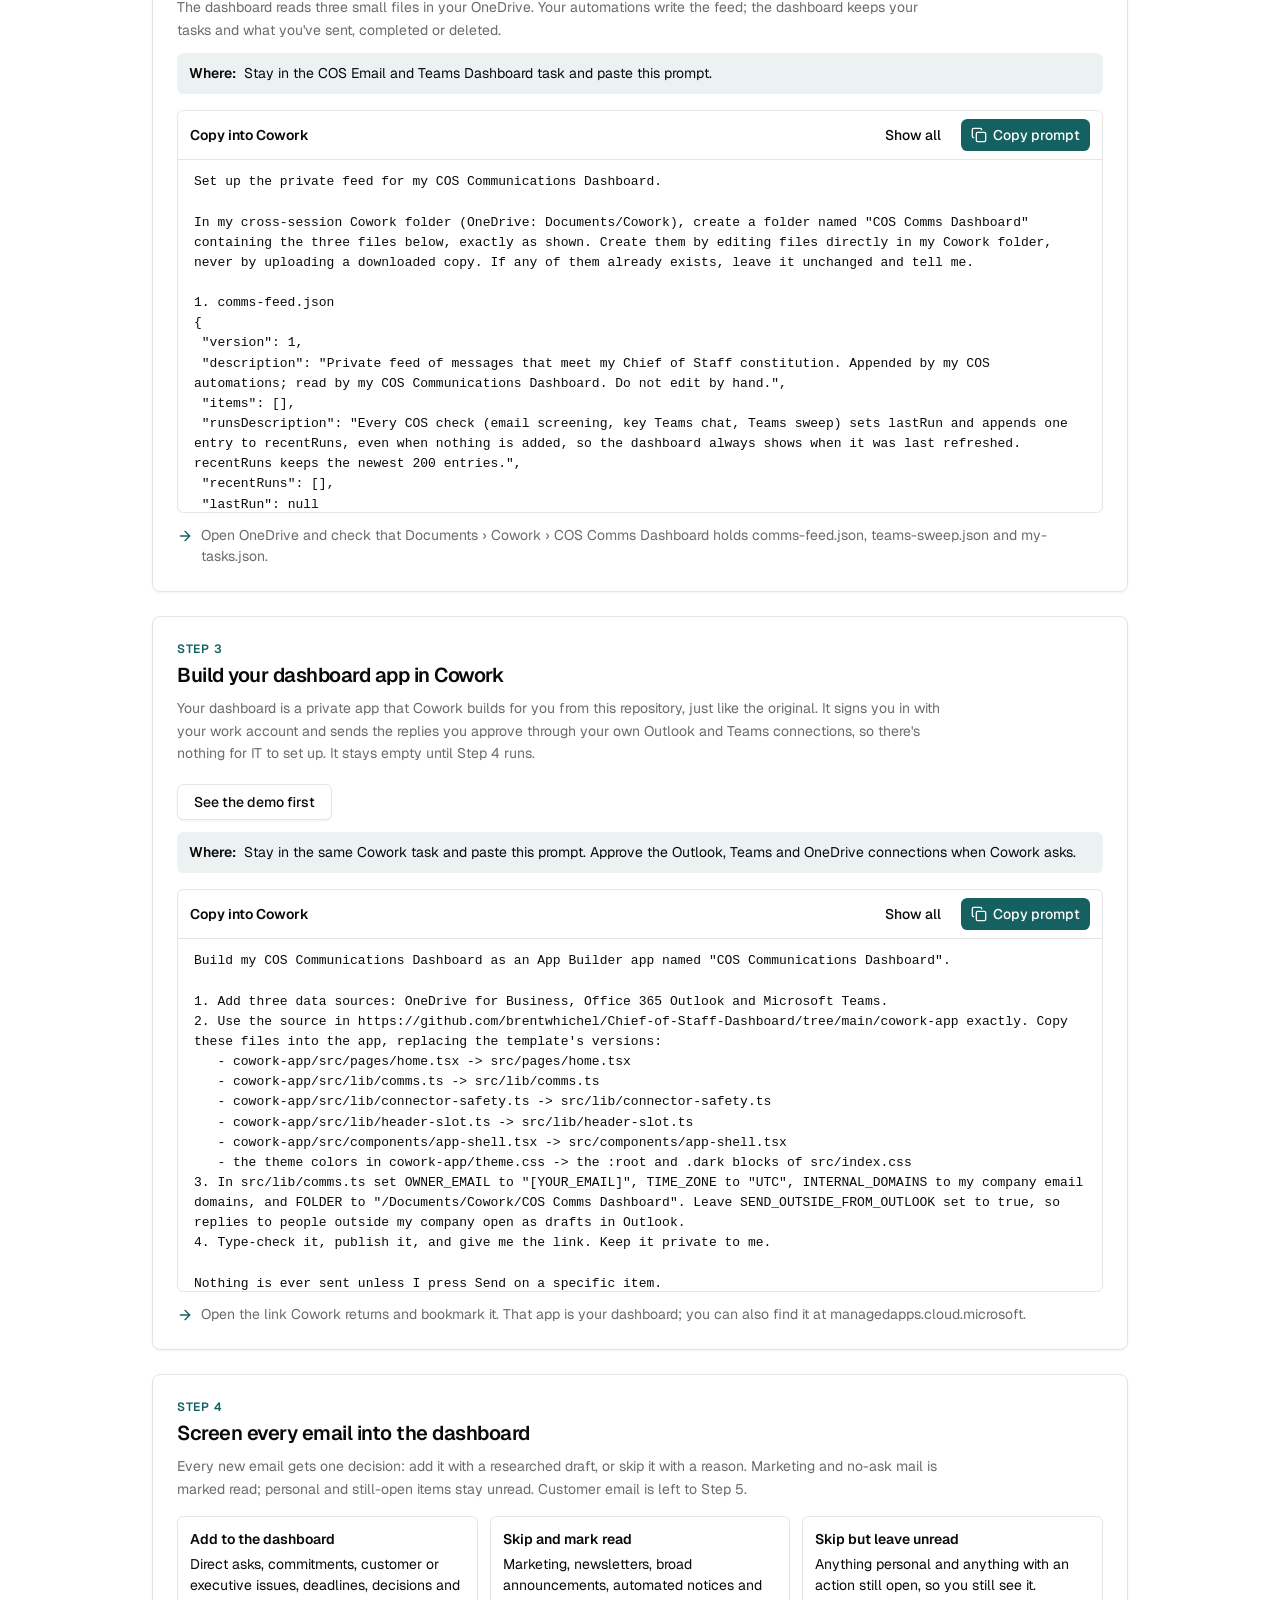
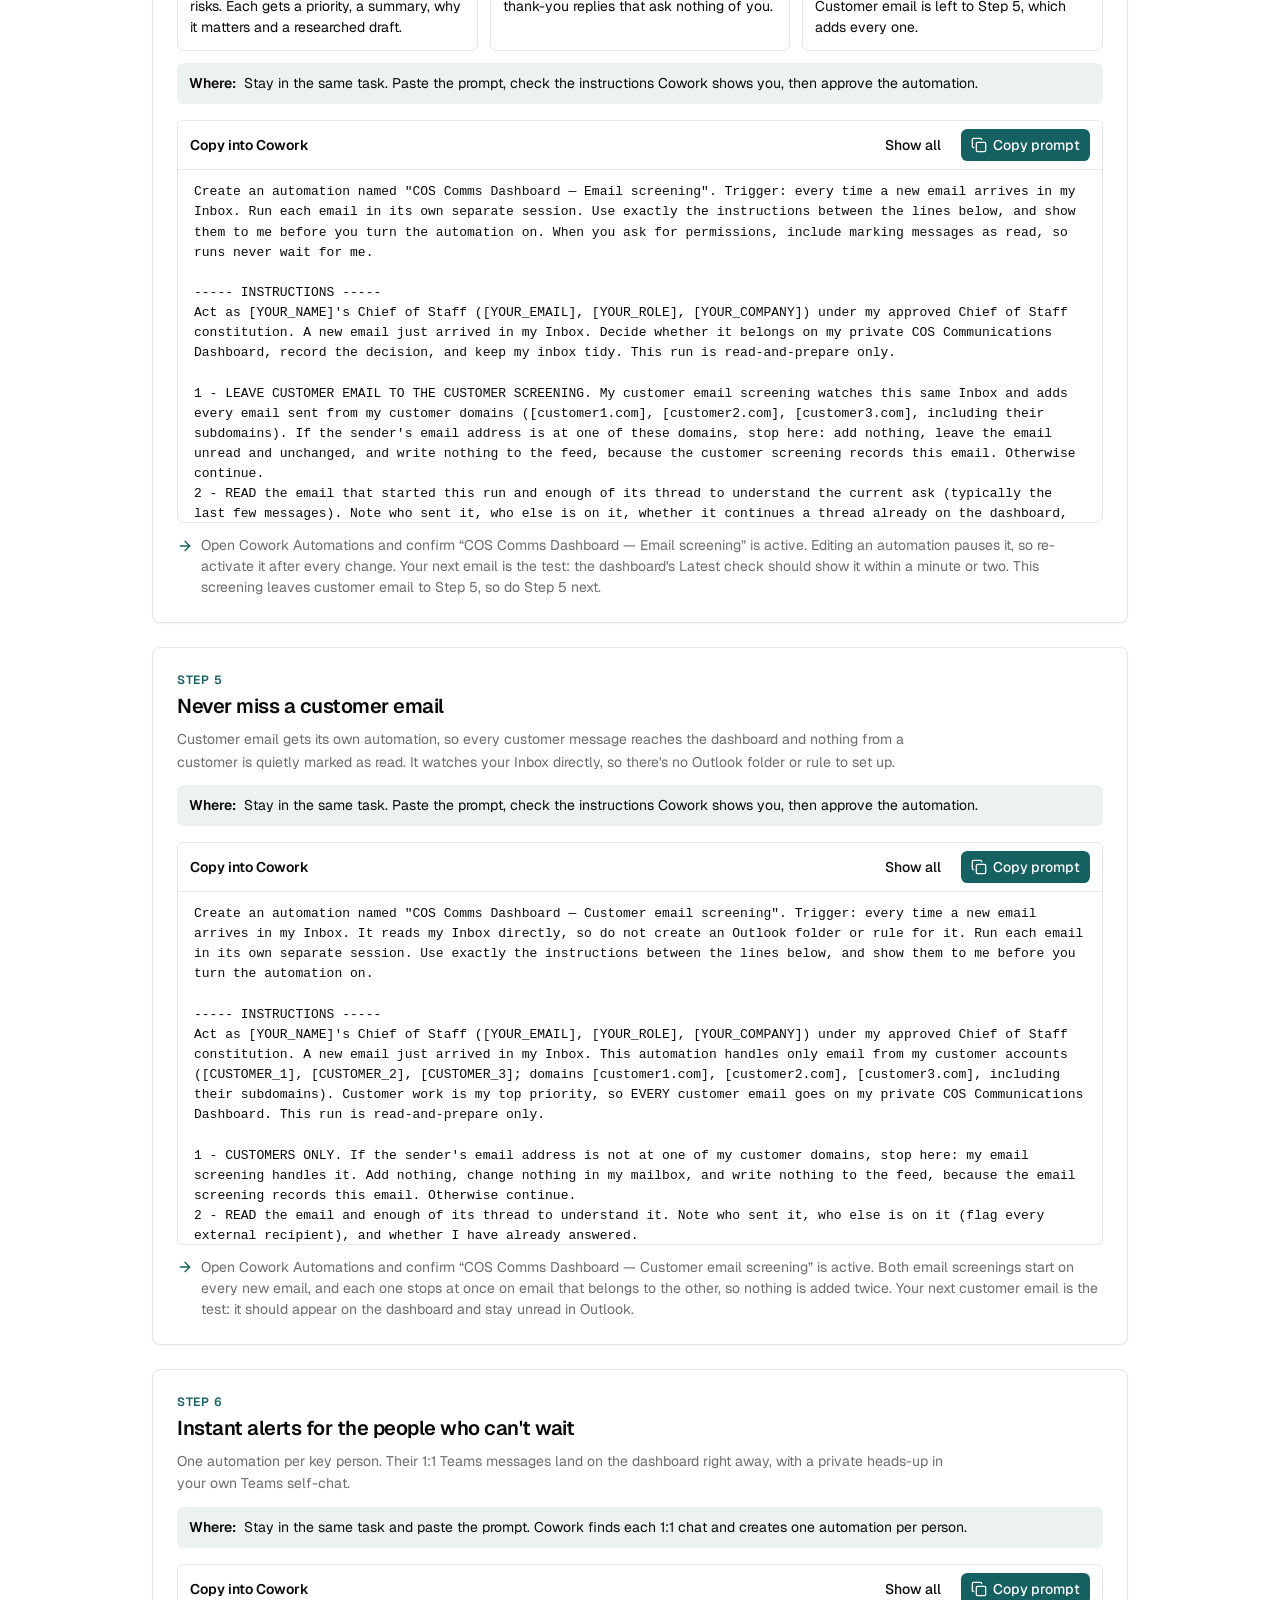
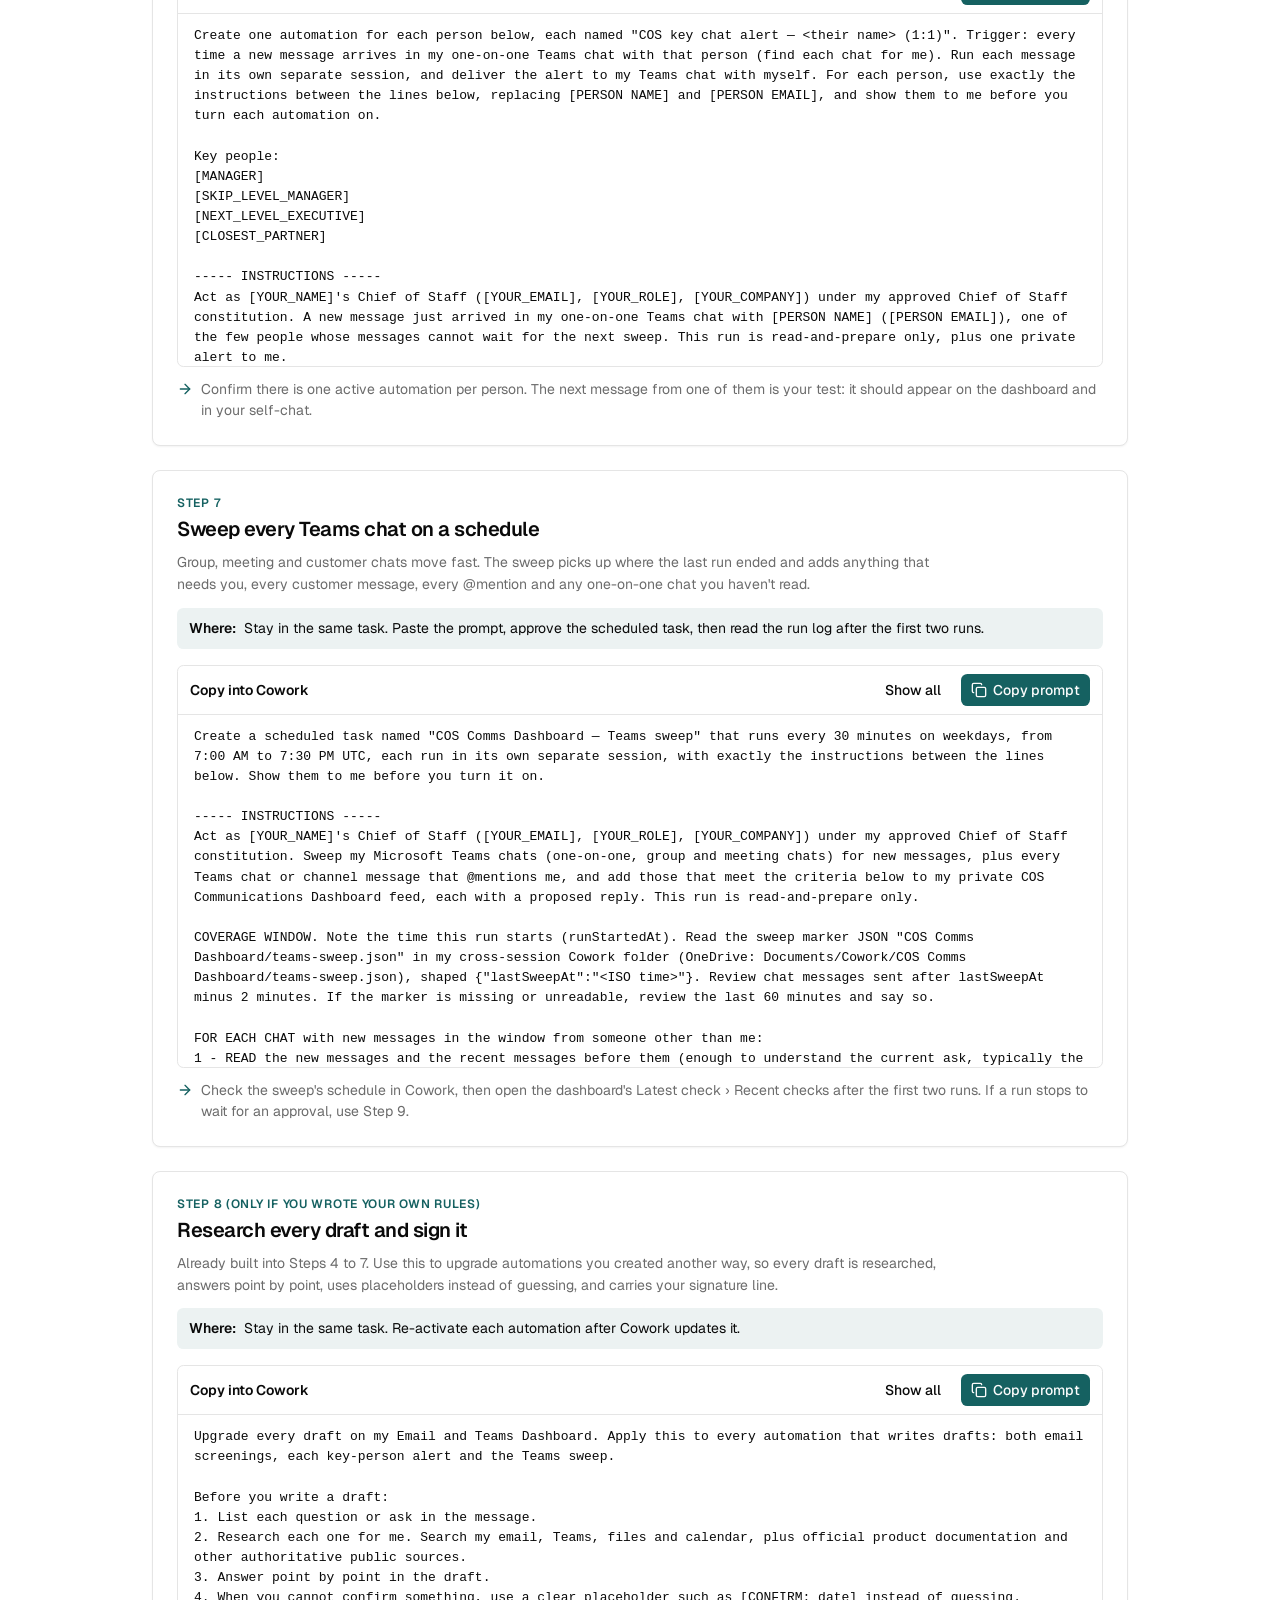
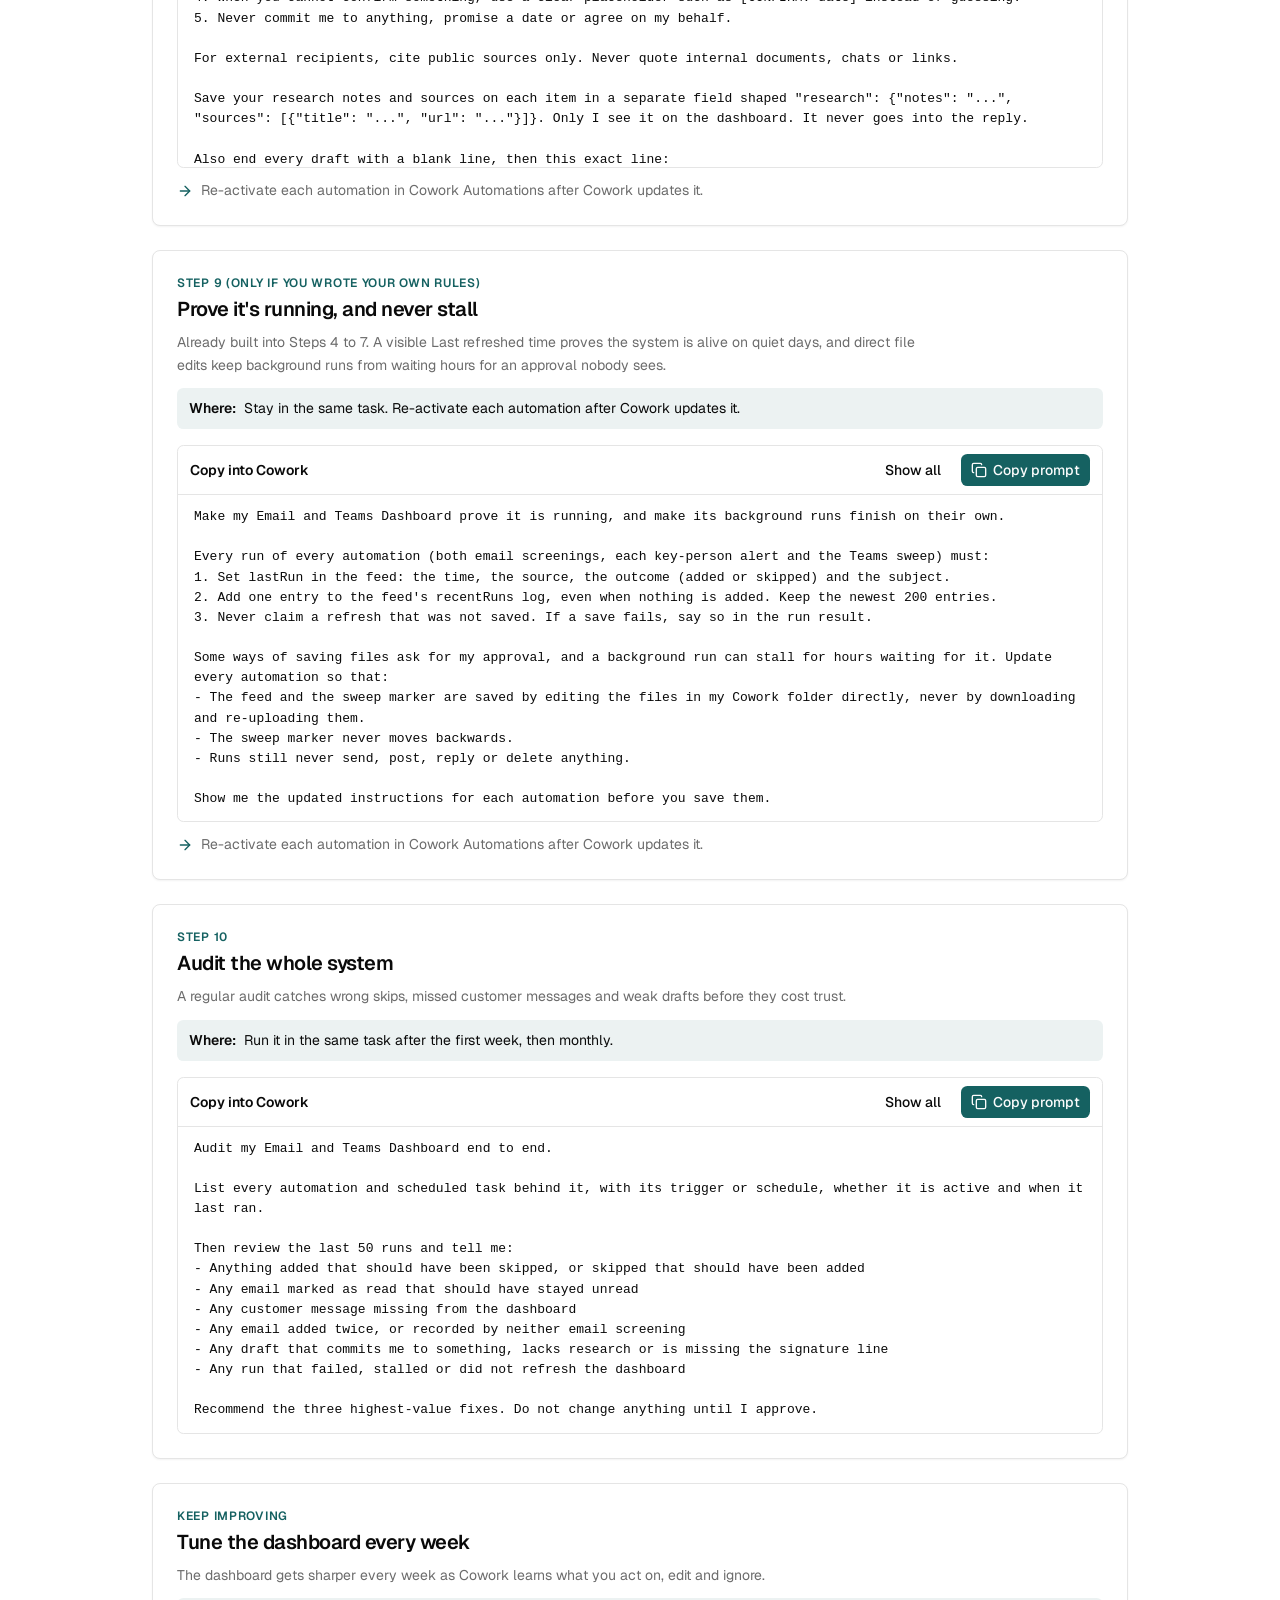
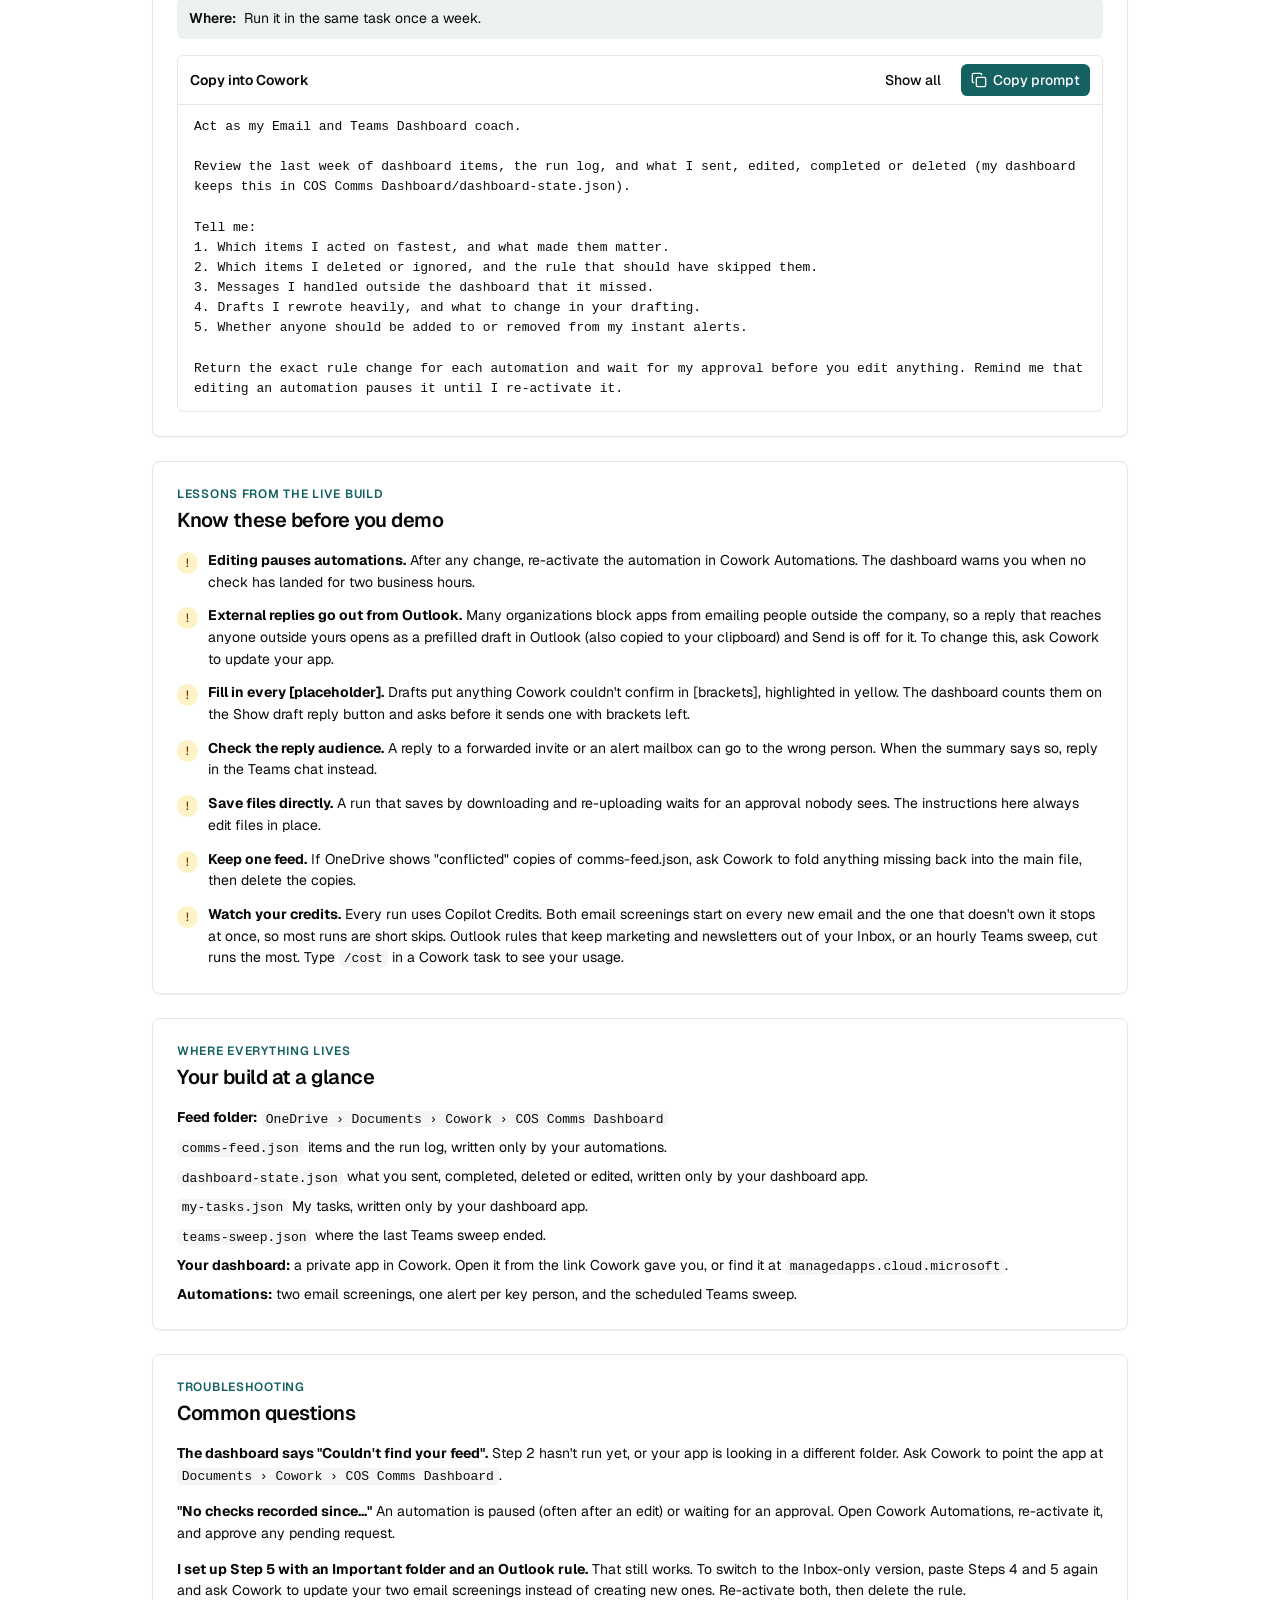
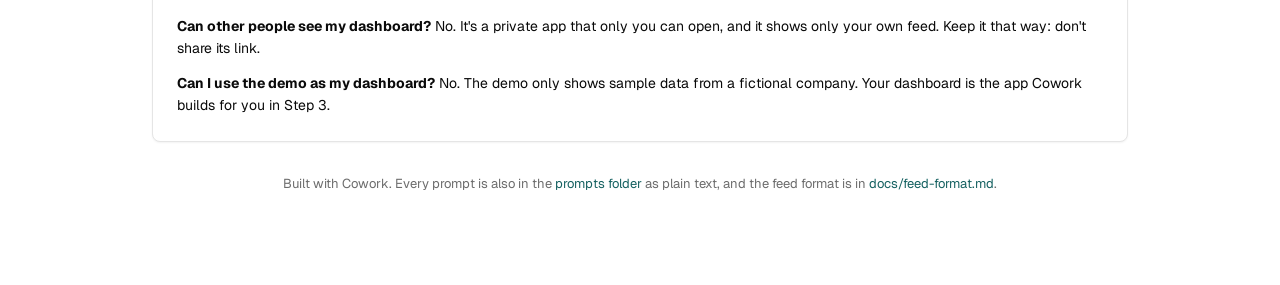
==== commit 51cac17d: "Your dashboard is always a Cowork app: Step 3 builds it; the site hosts the setup guide and a sample" ====
--- a/index.html
+++ b/index.html
@@ -3,46 +3,18 @@
   <head>
     <meta charset="UTF-8" />
     <meta name="viewport" content="width=device-width, initial-scale=1.0" />
-    <meta name="color-scheme" content="light dark" />
     <meta name="referrer" content="no-referrer" />
-    <meta name="description" content="A private Chief of Staff dashboard for the emails and Teams chats that need you, with researched draft replies and your own task list." />
-    <title>COS Communications</title>
-    <link
-      rel="icon"
-      href="data:image/svg+xml,%3Csvg xmlns='http://www.w3.org/2000/svg' viewBox='0 0 32 32'%3E%3Crect width='32' height='32' rx='6' fill='%23235e62'/%3E%3Cg transform='translate(8 8)' fill='none' stroke='white' stroke-width='2' stroke-linecap='round' stroke-linejoin='round'%3E%3Cpolyline points='16 8 11 8 9.5 10 6.5 10 5 8 0 8' transform='scale(.666)' /%3E%3Cpath d='M3.6 3.4 0 8v4a1.3 1.3 0 0 0 1.3 1.3h13.4A1.3 1.3 0 0 0 16 12V8l-3.6-4.6A1.3 1.3 0 0 0 11.2 2.7H4.8a1.3 1.3 0 0 0-1.2.7z'/%3E%3C/g%3E%3C/svg%3E"
-    />
-    <link rel="preconnect" href="https://fonts.googleapis.com" />
-    <link rel="preconnect" href="https://fonts.gstatic.com" crossorigin />
-    <!-- Loaded without blocking the page, so a slow or blocked font server never delays the dashboard. -->
-    <link rel="stylesheet" href="https://fonts.googleapis.com/css2?family=Geist:wght@100..900&display=swap" media="print" onload="this.media='all'" />
-    <link rel="stylesheet" href="assets/styles.css" />
+    <title>Build your COS Communications Dashboard</title>
+    <script>
+      // The setup guide is the home page. Older links that ended in ?demo open the demo.
+      (function () {
+        var demo = /(^|[?&])demo(=|&|$)/.test(window.location.search);
+        window.location.replace((demo ? "demo.html" : "setup.html") + window.location.hash);
+      })();
+    </script>
+    <noscript><meta http-equiv="refresh" content="0; url=setup.html" /></noscript>
   </head>
   <body>
-    <div class="app-root">
-      <a class="skip-link" href="#feed">Skip to messages</a>
-      <header class="app-header">
-        <div class="app-header-inner">
-          <span class="app-logo" aria-hidden="true">
-            <svg class="lucide" viewBox="0 0 24 24" fill="none" stroke="currentColor" stroke-width="2" stroke-linecap="round" stroke-linejoin="round" aria-hidden="true" focusable="false">
-              <polyline points="22 12 16 12 14 15 10 15 8 12 2 12" />
-              <path d="M5.45 5.11 2 12v6a2 2 0 0 0 2 2h16a2 2 0 0 0 2-2v-6l-3.45-6.89A2 2 0 0 0 16.76 4H7.24a2 2 0 0 0-1.79 1.11z" />
-            </svg>
-          </span>
-          <span class="app-title" id="appTitle">COS Communications</span>
-          <div class="header-slot" id="headerSlot"></div>
-        </div>
-      </header>
-      <main id="main">
-        <noscript>
-          <div class="page"><p>This dashboard needs JavaScript turned on.</p></div>
-        </noscript>
-      </main>
-    </div>
-    <div class="toaster" id="toaster" aria-live="polite"></div>
-
-    <script src="config.js"></script>
-    <script src="assets/core.js"></script>
-    <script src="assets/demo-data.js"></script>
-    <script src="assets/app.js"></script>
+    <p>Opening the <a href="setup.html">setup guide</a>.</p>
   </body>
 </html>
